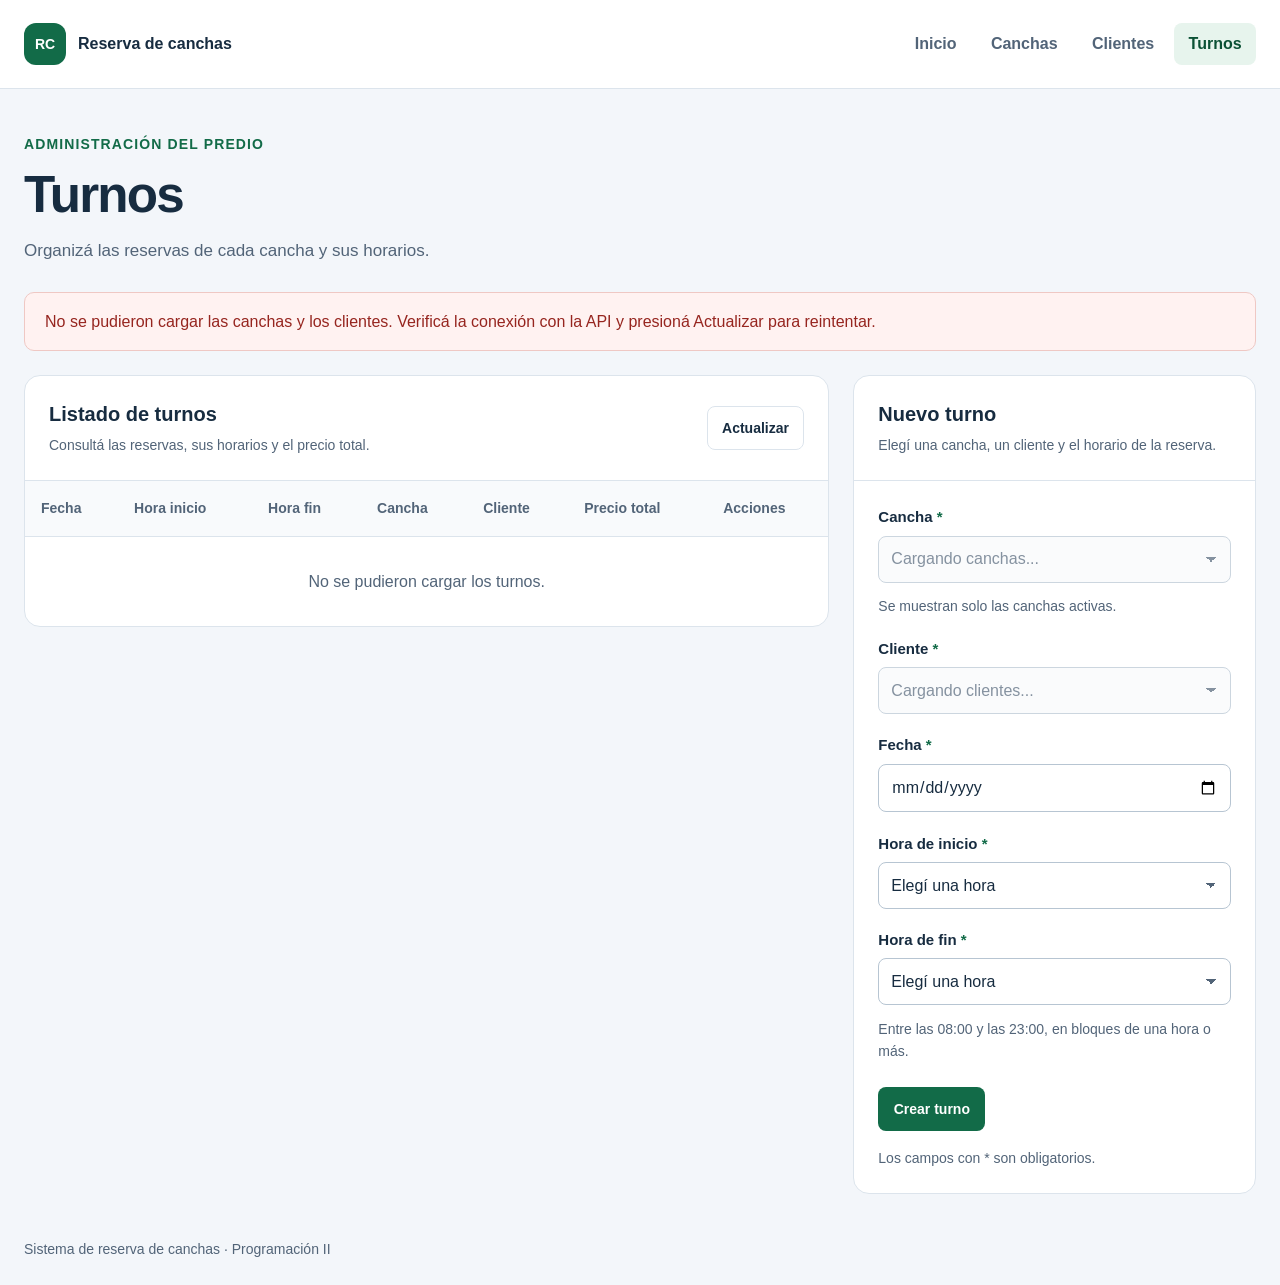
==== frontend/turnos.html @ 4e99ee43 "Se crea el frontend" ====
<!DOCTYPE html>
<html lang="es">
<head>
    <meta charset="UTF-8">
    <meta name="viewport" content="width=device-width, initial-scale=1.0">
    <title>Turnos | Reserva de canchas</title>
    <link rel="stylesheet" href="css/estilos.css">
</head>
<body>
    <header class="cabecera">
        <div class="contenedor barra-navegacion">
            <a class="marca" href="index.html">
                <span class="marca-icono" aria-hidden="true">RC</span>
                <span>Reserva de canchas</span>
            </a>
            <nav aria-label="Navegación principal">
                <a href="index.html">Inicio</a>
                <a href="canchas.html">Canchas</a>
                <a href="clientes.html">Clientes</a>
                <a href="turnos.html" aria-current="page">Turnos</a>
            </nav>
        </div>
    </header>

    <main class="contenedor">
        <section class="encabezado-pagina">
            <p class="etiqueta">Administración del predio</p>
            <h1>Turnos</h1>
            <p class="descripcion">Organizá las reservas de cada cancha y sus horarios.</p>
        </section>

        <div id="mensaje" class="mensaje" role="status" aria-live="polite" hidden></div>

        <div class="distribucion">
            <section class="panel" aria-labelledby="titulo-listado">
                <div class="panel-cabecera">
                    <div>
                        <h2 id="titulo-listado">Listado de turnos</h2>
                        <p>Consultá las reservas, sus horarios y el precio total.</p>
                    </div>
                    <button type="button" id="boton-actualizar" class="boton boton-secundario">Actualizar</button>
                </div>

                <div class="tabla-contenedor" tabindex="0" role="region" aria-label="Listado de turnos, desplazamiento horizontal">
                    <table>
                        <caption class="solo-lectores">Turnos registrados y acciones disponibles</caption>
                        <thead>
                            <tr>
                                <th scope="col">Fecha</th>
                                <th scope="col">Hora inicio</th>
                                <th scope="col">Hora fin</th>
                                <th scope="col">Cancha</th>
                                <th scope="col">Cliente</th>
                                <th scope="col">Precio total</th>
                                <th scope="col">Acciones</th>
                            </tr>
                        </thead>
                        <tbody id="tabla-turnos"></tbody>
                    </table>
                </div>
                <p id="estado-tabla" class="estado-tabla" role="status">Cargando turnos...</p>
            </section>

            <section class="panel panel-formulario" aria-labelledby="titulo-formulario">
                <div class="panel-cabecera">
                    <div>
                        <h2 id="titulo-formulario">Nuevo turno</h2>
                        <p>Elegí una cancha, un cliente y el horario de la reserva.</p>
                    </div>
                </div>

                <form id="formulario-turno" class="formulario" novalidate>
                    <input type="hidden" id="id-turno" value="">

                    <div class="campo">
                        <label for="id-cancha">Cancha <span class="obligatorio">*</span></label>
                        <select id="id-cancha" name="idCancha" required disabled>
                            <option value="">Cargando canchas...</option>
                        </select>
                        <span class="ayuda">Se muestran solo las canchas activas.</span>
                    </div>

                    <div class="campo">
                        <label for="id-cliente">Cliente <span class="obligatorio">*</span></label>
                        <select id="id-cliente" name="idCliente" required disabled>
                            <option value="">Cargando clientes...</option>
                        </select>
                    </div>

                    <div class="campo">
                        <label for="fecha">Fecha <span class="obligatorio">*</span></label>
                        <input type="date" id="fecha" name="fecha" required>
                    </div>

                    <div class="campo">
                        <label for="hora-inicio">Hora de inicio <span class="obligatorio">*</span></label>
                        <select id="hora-inicio" name="horaInicio" required>
                            <option value="">Elegí una hora</option>
                        </select>
                    </div>

                    <div class="campo">
                        <label for="hora-fin">Hora de fin <span class="obligatorio">*</span></label>
                        <select id="hora-fin" name="horaFin" required>
                            <option value="">Elegí una hora</option>
                        </select>
                        <span class="ayuda">Entre las 08:00 y las 23:00, en bloques de una hora o más.</span>
                    </div>

                    <div class="acciones-formulario">
                        <button type="submit" id="boton-guardar" class="boton boton-primario">Crear turno</button>
                        <button type="button" id="boton-cancelar" class="boton boton-secundario" hidden>Cancelar</button>
                    </div>
                    <p class="ayuda">Los campos con * son obligatorios.</p>
                </form>
            </section>
        </div>
    </main>

    <footer class="contenedor pie">Sistema de reserva de canchas · Programación II</footer>
    <script src="js/comun.js"></script>
    <script src="js/turnos.js"></script>
</body>
</html>
---- frontend/css/estilos.css ----
:root
{
    color-scheme: light;
    --fondo: #f3f6fa;
    --superficie: #ffffff;
    --texto: #172c40;
    --secundario: #526478;
    --borde: #dce4ec;
    --verde: #126b48;
    --verde-oscuro: #0b5135;
    --verde-claro: #e7f4ed;
}

*
{
    box-sizing: border-box;
}

[hidden]
{
    display: none !important;
}

body
{
    margin: 0;
    background: var(--fondo);
    color: var(--texto);
    font-family: "Segoe UI", Arial, sans-serif;
    font-size: 1rem;
    line-height: 1.6;
}

a
{
    color: inherit;
}

button,
input,
select
{
    font: inherit;
}

button,
a,
input,
select
{
    -webkit-tap-highlight-color: transparent;
}

:focus-visible
{
    outline: 3px solid #2776b7;
    outline-offset: 4px;
}

.contenedor
{
    width: min(1240px, calc(100% - 3rem));
    margin: 0 auto;
}

.cabecera
{
    background: var(--superficie);
    border-bottom: 1px solid var(--borde);
}

.barra-navegacion
{
    display: flex;
    align-items: center;
    justify-content: space-between;
    gap: 1.5rem;
    min-height: 88px;
    padding-top: 1rem;
    padding-bottom: 1rem;
}

.marca
{
    display: flex;
    align-items: center;
    gap: 0.75rem;
    text-decoration: none;
    font-weight: 700;
}

.marca-icono
{
    display: grid;
    place-items: center;
    width: 42px;
    height: 42px;
    border-radius: 12px;
    background: var(--verde);
    color: white;
    font-size: 0.875rem;
}

nav
{
    display: flex;
    flex-wrap: wrap;
    gap: 0.35rem;
}

nav a
{
    padding: 0.5rem 0.9rem;
    border-radius: 8px;
    text-decoration: none;
    color: var(--secundario);
    font-weight: 600;
}

nav a:hover,
nav a[aria-current="page"]
{
    background: var(--verde-claro);
    color: var(--verde-oscuro);
}

.presentacion
{
    max-width: 720px;
    padding: 4.5rem 0 2.75rem;
}

.encabezado-pagina
{
    padding: 2.75rem 0 1.75rem;
}

.etiqueta
{
    margin: 0 0 0.65rem;
    color: var(--verde);
    font-size: 0.875rem;
    font-weight: 700;
    letter-spacing: 0.08em;
    text-transform: uppercase;
}

h1,
h2,
p
{
    overflow-wrap: anywhere;
}

h1
{
    margin: 0 0 0.75rem;
    font-size: clamp(2rem, 4vw, 3.25rem);
    line-height: 1.15;
    letter-spacing: -0.035em;
}

h2
{
    margin: 0;
    font-size: 1.25rem;
    line-height: 1.4;
}

.descripcion
{
    margin: 0;
    color: var(--secundario);
    font-size: 1.0625rem;
}

.tarjetas
{
    display: grid;
    grid-template-columns: repeat(3, minmax(0, 1fr));
    gap: 1.5rem;
}

.tarjeta
{
    display: flex;
    flex-direction: column;
    align-items: flex-start;
    padding: 2rem;
    background: var(--superficie);
    border: 1px solid var(--borde);
    border-radius: 16px;
    text-decoration: none;
}

.tarjeta:hover
{
    border-color: var(--verde);
    box-shadow: 0 8px 24px #172c400d;
}

.tarjeta-icono
{
    display: grid;
    place-items: center;
    width: 52px;
    height: 52px;
    margin-bottom: 1.5rem;
    border: 1px solid #c1e2cf;
    border-radius: 12px;
    background: var(--verde-claro);
    color: var(--verde);
    font-weight: 700;
}

.tarjeta p
{
    margin: 0.6rem 0 1.5rem;
    color: var(--secundario);
}

.tarjeta-enlace
{
    margin-top: auto;
    color: var(--verde);
    font-weight: 700;
}

.distribucion
{
    display: grid;
    grid-template-columns: minmax(0, 2fr) minmax(300px, 1fr);
    align-items: start;
    gap: 1.5rem;
}

.panel
{
    min-width: 0;
    overflow: hidden;
    background: var(--superficie);
    border: 1px solid var(--borde);
    border-radius: 16px;
}

.panel-cabecera
{
    display: flex;
    align-items: center;
    justify-content: space-between;
    gap: 1rem;
    padding: 1.5rem;
    border-bottom: 1px solid var(--borde);
}

.panel-cabecera p
{
    margin: 0.35rem 0 0;
    color: var(--secundario);
    font-size: 0.875rem;
}

.tabla-contenedor
{
    overflow-x: auto;
}

table
{
    width: 100%;
    border-collapse: collapse;
    text-align: left;
    font-size: 0.9375rem;
}

th,
td
{
    padding: 1rem;
    border-bottom: 1px solid var(--borde);
    vertical-align: middle;
}

th
{
    background: #f8fafc;
    color: var(--secundario);
    font-size: 0.875rem;
    white-space: nowrap;
}

td:first-child
{
    min-width: 130px;
    max-width: 220px;
    overflow-wrap: anywhere;
    font-weight: 600;
}

td:nth-child(2)
{
    max-width: 180px;
    overflow-wrap: anywhere;
}

tr:last-child td
{
    border-bottom: 0;
}

.estado
{
    display: inline-block;
    padding: 0.2rem 0.65rem;
    border-radius: 6px;
    background: #edf0f4;
    color: #48586a;
    font-size: 0.875rem;
    font-weight: 600;
}

.estado-activa
{
    background: var(--verde-claro);
    color: var(--verde-oscuro);
}

.estado-tabla
{
    margin: 0;
    padding: 2rem 1.5rem;
    color: var(--secundario);
    text-align: center;
}

.formulario
{
    padding: 1.5rem;
}

.campo
{
    display: flex;
    flex-direction: column;
    gap: 0.4rem;
    margin-bottom: 1.2rem;
}

.campo label
{
    font-size: 0.9375rem;
    font-weight: 600;
}

.campo input,
.campo select
{
    width: 100%;
    min-height: 46px;
    padding: 0.6rem 0.75rem;
    border: 1px solid #b7c5d2;
    border-radius: 8px;
    background: white;
    color: var(--texto);
}

.campo select
{
    appearance: none;
    padding-right: 2.5rem;
    background-image: linear-gradient(45deg, transparent 50%, #526478 50%), linear-gradient(135deg, #526478 50%, transparent 50%);
    background-position: calc(100% - 19px) center, calc(100% - 14px) center;
    background-size: 5px 5px;
    background-repeat: no-repeat;
}

.campo select:disabled
{
    background-color: #f8fafc;
    color: var(--secundario);
}

input::placeholder
{
    color: #697a8b;
}

.obligatorio
{
    color: var(--verde);
}

.ayuda
{
    margin: 0.4rem 0 0;
    color: var(--secundario);
    font-size: 0.875rem;
}

.casilla
{
    display: flex;
    align-items: center;
    gap: 0.6rem;
    min-height: 44px;
    cursor: pointer;
    font-weight: 600;
}

.casilla input
{
    width: 19px;
    height: 19px;
    margin: 0;
    accent-color: var(--verde);
}

.acciones-formulario,
.acciones-tabla
{
    display: flex;
    flex-wrap: wrap;
    gap: 0.6rem;
}

.acciones-formulario
{
    margin: 1.5rem 0 1rem;
}

.acciones-tabla
{
    flex-wrap: nowrap;
}

.boton
{
    display: inline-flex;
    align-items: center;
    justify-content: center;
    min-height: 44px;
    padding: 0.5rem 0.9rem;
    border: 1px solid transparent;
    border-radius: 8px;
    cursor: pointer;
    font-size: 0.875rem;
    font-weight: 600;
    text-decoration: none;
}

.boton:disabled
{
    cursor: wait;
    opacity: 0.65;
}

.boton-primario
{
    background: var(--verde);
    color: white;
}

.boton-primario:hover
{
    background: var(--verde-oscuro);
}

.boton-secundario
{
    background: white;
    border-color: var(--borde);
    color: var(--texto);
}

.boton-secundario:hover
{
    background: #edf2f7;
}

.boton-eliminar
{
    background: #fff2f1;
    border-color: #f2cfcc;
    color: #a52c25;
}

.boton-eliminar:hover
{
    background: #fce2df;
}

.mensaje
{
    margin-bottom: 1.5rem;
    padding: 1rem 1.25rem;
    border: 1px solid;
    border-radius: 10px;
    overflow-wrap: anywhere;
    white-space: pre-wrap;
}

.mensaje-error
{
    background: #fff2f1;
    border-color: #efc8c4;
    color: #96251f;
}

.mensaje-exito
{
    background: var(--verde-claro);
    border-color: #b9ddc9;
    color: var(--verde-oscuro);
}

.pie
{
    padding-top: 2.75rem;
    padding-bottom: 1.5rem;
    color: var(--secundario);
    font-size: 0.875rem;
}

.solo-lectores
{
    position: absolute;
    width: 1px;
    height: 1px;
    padding: 0;
    overflow: hidden;
    clip-path: inset(50%);
    white-space: nowrap;
}

@media (max-width: 1000px)
{
    .distribucion
    {
        grid-template-columns: minmax(0, 1fr);
    }

    .panel-formulario
    {
        max-width: 650px;
        width: 100%;
    }
}

@media (max-width: 720px)
{
    .contenedor
    {
        width: calc(100% - 2rem);
    }

    .barra-navegacion
    {
        align-items: flex-start;
        flex-direction: column;
        gap: 1rem;
    }

    nav
    {
        width: 100%;
    }

    nav a
    {
        padding: 0.5rem 0.65rem;
        font-size: 0.9375rem;
    }

    .presentacion
    {
        padding-top: 2.75rem;
    }

    .tarjetas
    {
        grid-template-columns: minmax(0, 1fr);
    }

    .tarjeta
    {
        padding: 1.5rem;
    }

    .panel-cabecera
    {
        align-items: flex-start;
        flex-wrap: wrap;
    }
}
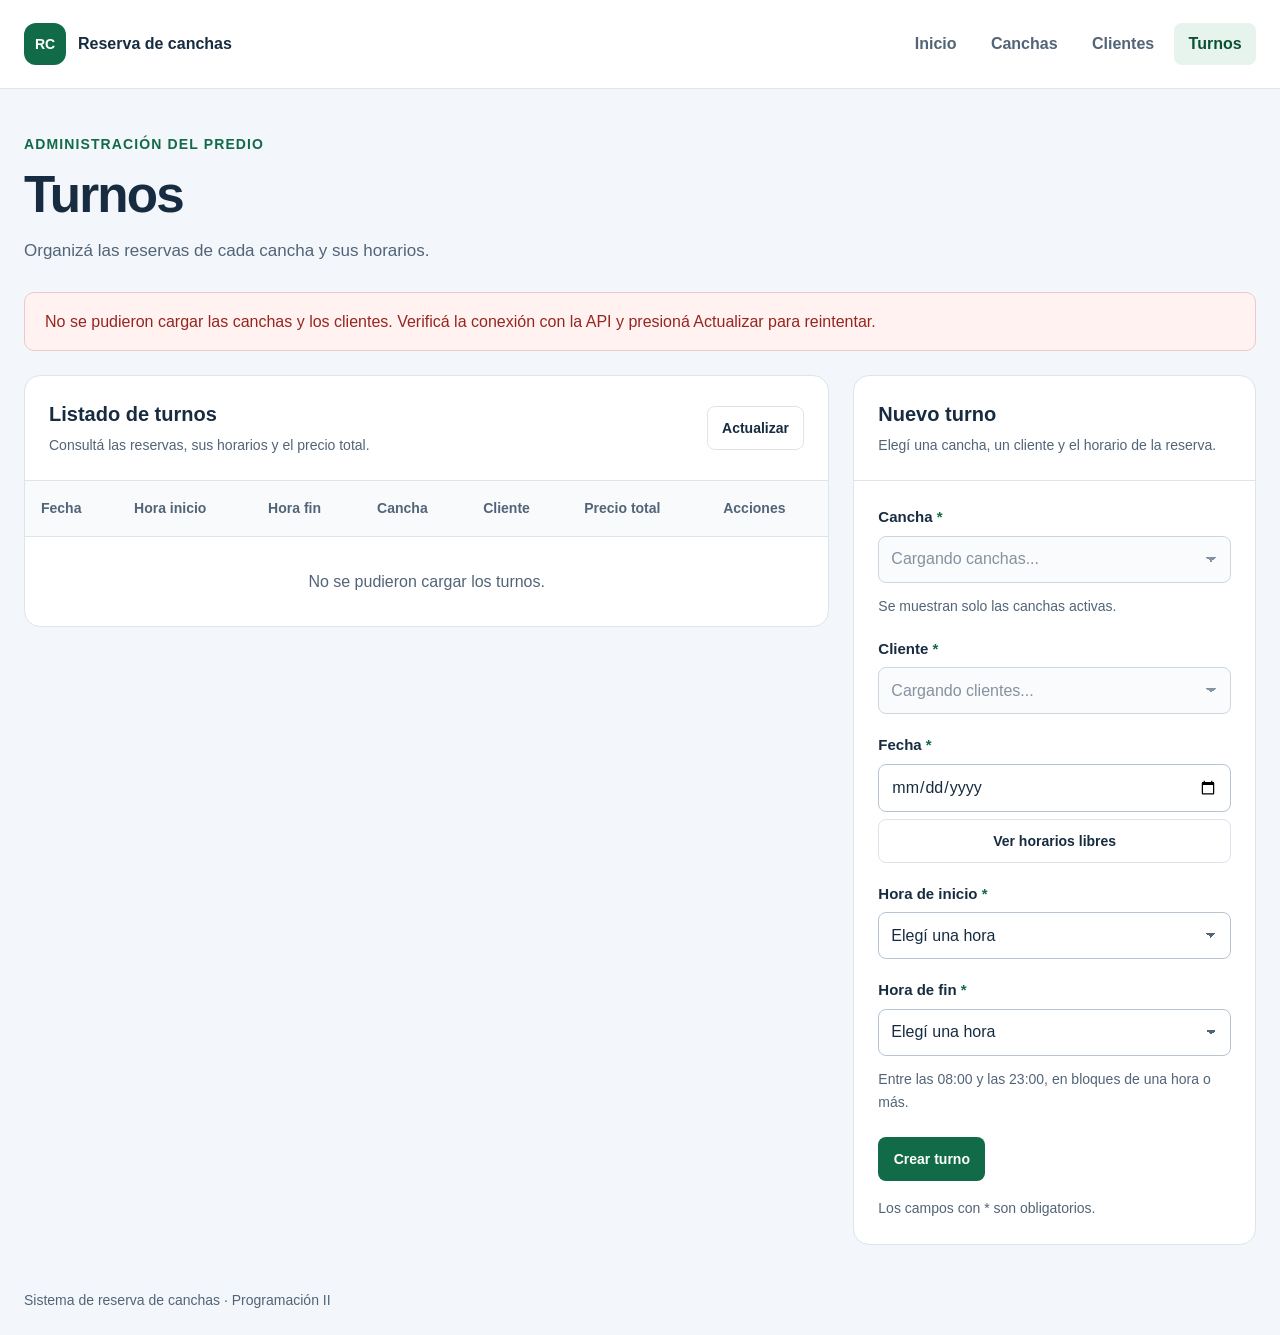
==== commit 8a1e7386: "Se creo endpoint de funcionalidad extra, y frontend" ====
--- a/frontend/turnos.html
+++ b/frontend/turnos.html
@@ -90,6 +90,7 @@
                     <div class="campo">
                         <label for="fecha">Fecha <span class="obligatorio">*</span></label>
                         <input type="date" id="fecha" name="fecha" required>
+                        <button type="button" id="boton-horarios-libres" class="boton boton-secundario">Ver horarios libres</button>
                     </div>
 
                     <div class="campo">
@@ -113,6 +114,11 @@
                     </div>
                     <p class="ayuda">Los campos con * son obligatorios.</p>
                 </form>
+
+                <section id="contenedor-horarios-libres" class="formulario" aria-labelledby="titulo-horarios-libres" hidden>
+                    <h2 id="titulo-horarios-libres">Horarios libres</h2>
+                    <ul id="lista-horarios-libres"></ul>
+                </section>
             </section>
         </div>
     </main>
